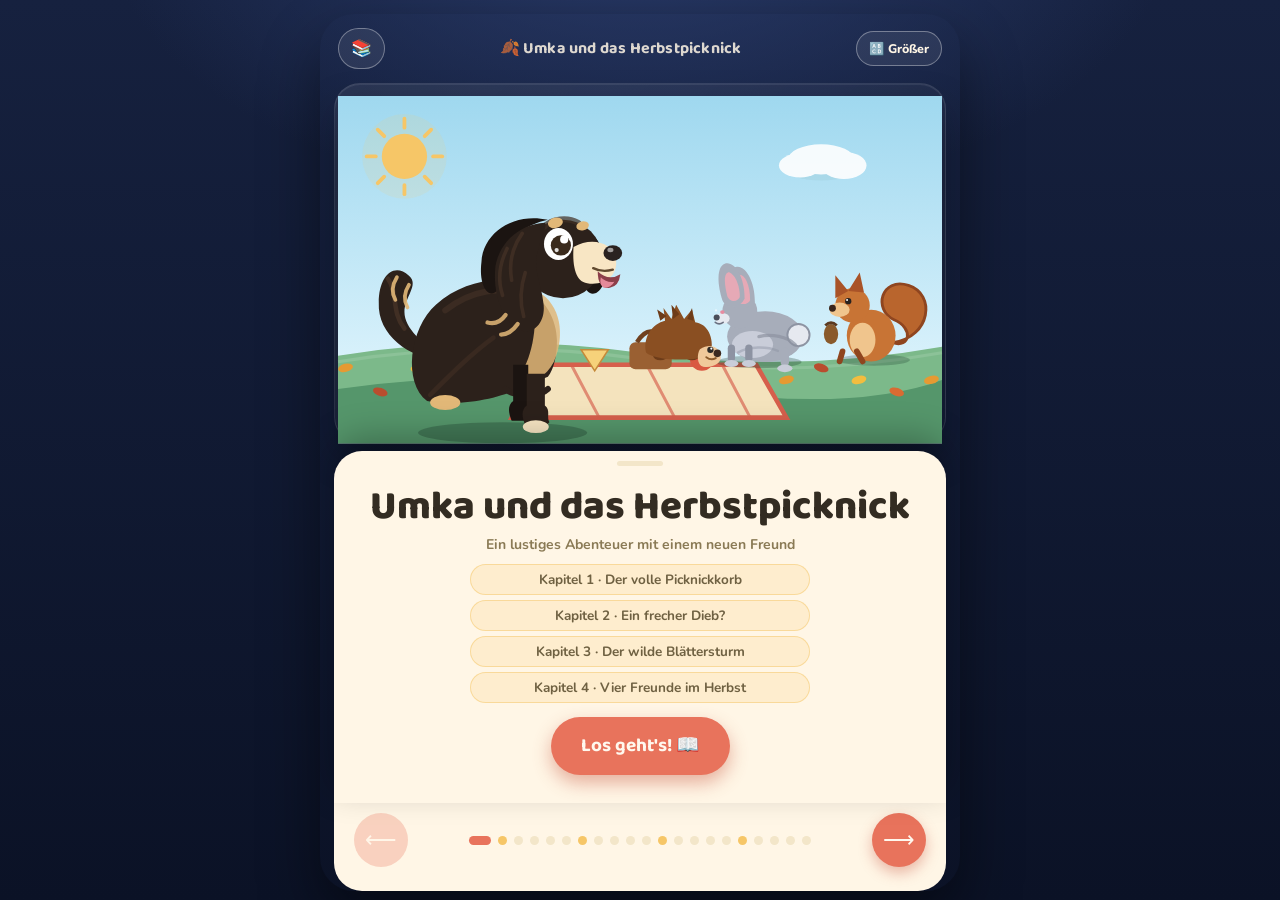
==== books/umka-herbstpicknick/index.html @ 8d873220 "Neues Buch: Umka und das Herbstpicknick" ====
<!DOCTYPE html>
<html lang="de">
<head>
<meta charset="UTF-8">
<meta name="viewport" content="width=device-width, initial-scale=1.0, maximum-scale=1">
<title>Umka und das Herbstpicknick</title>
<link rel="preconnect" href="https://fonts.googleapis.com">
<link rel="preconnect" href="https://fonts.gstatic.com" crossorigin>
<link href="https://fonts.googleapis.com/css2?family=Baloo+2:wght@500;600;700;800&family=Nunito:wght@600;700;800&family=Noto+Color+Emoji&display=swap" rel="stylesheet">
<link rel="stylesheet" href="../../assets/reader.css">
</head>
<body>

<div class="book" id="book">
  <div class="topbar">
    <a class="home-link" href="../../index.html" aria-label="Zurück zum Bücherregal">📚</a>
    <h1>🍂 Umka und das Herbstpicknick</h1>
    <button class="toolbtn" id="fontBtn">🔠 Größer</button>
  </div>

  <div class="stage" id="stage"></div>

  <div class="card" id="card">
    <div class="pagenum" id="pagenum"></div>
    <div class="story-text" id="storyText"></div>
  </div>

  <div class="nav">
    <button class="navbtn" id="prevBtn" aria-label="Zurück">⟵</button>
    <div class="dots" id="dots"></div>
    <button class="navbtn" id="nextBtn" aria-label="Weiter">⟶</button>
  </div>
</div>

<script src="../../assets/reader.js"></script>
<script src="story.js"></script>
</body>
</html>
---- assets/reader.css ----
/* ---------- Reader-Layout (geteilt über alle Bücher) ---------- */
:root{
  --ink:#332c22;
  --cream:#fff6e6;
  --cream-dark:#f3e6c9;
  --night-top:#16213f;
  --night-bot:#0b1226;
  --gold:#f6c667;
  --coral:#e8735c;
  --coral-dark:#c85843;
  --moss:#5f9c78;
}
*{box-sizing:border-box;}
html,body{height:100%;}
body{
  margin:0;
  min-height:100vh;
  background:
    radial-gradient(ellipse 900px 500px at 50% -10%, #2a3c6c 0%, transparent 60%),
    linear-gradient(180deg, var(--night-top), var(--night-bot));
  font-family:'Nunito','Noto Color Emoji', sans-serif;
  display:flex;
  align-items:flex-start;
  justify-content:center;
  padding:14px;
  overflow-x:hidden;
}
.book{
  width:100%;
  max-width:640px;
  display:flex;
  flex-direction:column;
  min-height:0;
  border-radius:34px;
  overflow:hidden;
  box-shadow:0 30px 60px rgba(0,0,0,.45);
}
.topbar{
  display:flex;
  align-items:center;
  justify-content:space-between;
  gap:10px;
  padding:14px 18px;
  color:var(--cream);
}
.home-link{
  flex-shrink:0;
  font-size:17px;
  text-decoration:none;
  border:1.5px solid rgba(255,255,255,.35);
  background:rgba(255,255,255,.08);
  padding:8px 12px;
  border-radius:999px;
  transition:background .15s ease, transform .1s ease;
}
.home-link:hover{background:rgba(255,255,255,.18);}
.home-link:active{transform:scale(.95);}
.topbar h1{
  font-family:'Baloo 2','Noto Color Emoji', sans-serif;
  font-size:16px;
  font-weight:700;
  margin:0;
  opacity:.85;
  letter-spacing:.2px;
}
.toolbtn{
  font-family:'Nunito','Noto Color Emoji',sans-serif;
  font-weight:800;
  font-size:12.5px;
  border:1.5px solid rgba(255,255,255,.35);
  background:rgba(255,255,255,.08);
  color:var(--cream);
  padding:8px 12px;
  border-radius:999px;
  cursor:pointer;
  display:flex;
  align-items:center;
  gap:6px;
  transition:background .15s ease, transform .1s ease;
  white-space:nowrap;
  flex-shrink:0;
}
.toolbtn:hover{background:rgba(255,255,255,.18);}
.toolbtn:active{transform:scale(.95);}
.toolbtn.on{background:var(--gold);color:#3a2c10;border-color:var(--gold);}

.stage{
  flex:0 0 auto;
  aspect-ratio:400 / 230;
  min-height:0;
  display:flex;
  align-items:flex-end;
  justify-content:center;
  padding:0 18px 8px;
  position:relative;
  isolation:isolate;
}
.stage:before{
  content:"";
  position:absolute;
  inset:0 14px 8px;
  border-radius:26px;
  background:linear-gradient(145deg,rgba(255,255,255,.08),rgba(255,255,255,.015));
  border:1px solid rgba(255,255,255,.1);
  box-shadow:inset 0 1px 0 rgba(255,255,255,.08);
  pointer-events:none;
  z-index:0;
}
.stage svg{
  width:100%;
  height:auto;
  display:block;
  border-radius:22px;
  filter:drop-shadow(0 12px 18px rgba(0,0,0,.22));
  overflow:visible;
  position:relative;
  z-index:1;
}

.card{
  background:var(--cream);
  margin:0 14px;
  border-radius:28px 28px 0 0;
  padding:22px 26px 6px;
  position:relative;
  box-shadow:0 -14px 34px rgba(0,0,0,.28);
}
.card:before{
  content:"";
  position:absolute;
  top:10px;left:50%;transform:translateX(-50%);
  width:46px;height:5px;border-radius:4px;
  background:var(--cream-dark);
}
.story-text{
  font-family:'Baloo 2','Noto Color Emoji', sans-serif;
  font-weight:600;
  font-size:clamp(19px, 4.6vw, 26px);
  line-height:1.55;
  color:var(--ink);
  text-align:center;
  margin:16px 0 6px;
  min-height:3.6em;
  letter-spacing:.1px;
}
.chapter-title{
  font-family:'Baloo 2','Noto Color Emoji', sans-serif;
  font-weight:700;
  font-size:clamp(24px, 6vw, 34px);
  color:var(--ink);
  text-align:center;
  margin:20px 0 6px;
  min-height:3.6em;
  line-height:1.25;
}
.chapter-title .chlabel{
  font-family:'Nunito','Noto Color Emoji',sans-serif;
  font-weight:800;
  font-size:13px;
  letter-spacing:.12em;
  text-transform:uppercase;
  color:var(--coral);
  margin-bottom:6px;
}
.pagenum{
  text-align:center;
  font-family:'Nunito','Noto Color Emoji',sans-serif;
  font-weight:700;
  font-size:12px;
  color:#a89a78;
  letter-spacing:.5px;
  margin-bottom:2px;
}

.nav{
  background:var(--cream);
  margin:0 14px;
  border-radius:0 0 28px 28px;
  padding:10px 20px 24px;
  display:flex;
  align-items:center;
  justify-content:space-between;
  gap:14px;
}
.navbtn{
  width:54px;height:54px;flex-shrink:0;
  border-radius:50%;
  border:none;
  background:var(--coral);
  color:#fff8ee;
  font-size:22px;
  cursor:pointer;
  box-shadow:0 6px 14px rgba(200,88,67,.4);
  display:flex;align-items:center;justify-content:center;
  transition:transform .12s ease, opacity .2s ease;
}
.navbtn:active{transform:scale(.9);}
.navbtn:disabled{opacity:.28;cursor:default;box-shadow:none;}

.dots{display:flex;gap:7px;flex-wrap:wrap;justify-content:center;}
.dot{width:9px;height:9px;border-radius:50%;background:var(--cream-dark);cursor:pointer;transition:all .2s ease;}
.dot.chdot{background:var(--gold);}
.dot.active{background:var(--coral);width:22px;border-radius:6px;}

.cover-title{
  font-family:'Baloo 2','Noto Color Emoji', sans-serif;
  font-weight:800;
  font-size:clamp(28px,7vw,40px);
  color:var(--ink);
  text-align:center;
  margin:10px 0 4px;
  line-height:1.2;
}
.cover-sub{
  font-family:'Nunito','Noto Color Emoji', sans-serif;
  font-weight:700;
  font-size:14px;
  color:#8a7a55;
  text-align:center;
  margin:0 0 10px;
}
.chapters{
  margin:0 auto 14px;
  max-width:340px;
  display:flex;
  flex-direction:column;
  gap:5px;
}
.chrow{
  font-family:'Nunito','Noto Color Emoji',sans-serif;
  font-weight:700;
  font-size:13.5px;
  color:#6f6142;
  text-align:center;
  background:rgba(246,198,103,.18);
  border:1px solid rgba(246,198,103,.5);
  border-radius:999px;
  padding:5px 12px;
}
.startbtn{
  display:block;
  margin:6px auto 22px;
  font-family:'Baloo 2','Noto Color Emoji', sans-serif;
  font-weight:700;
  font-size:19px;
  color:#fff8ee;
  background:var(--coral);
  border:none;
  padding:14px 30px;
  border-radius:999px;
  cursor:pointer;
  box-shadow:0 8px 18px rgba(200,88,67,.45);
}
.startbtn:active{transform:scale(.96);}

.star{animation:tw 3.2s ease-in-out infinite;}
@keyframes tw{0%,100%{opacity:.3;}50%{opacity:1;}}

@media (max-width:420px){
  .card{padding:18px 18px 4px;}
  .nav{padding:8px 14px 20px;}
  .stage{padding-left:10px;padding-right:10px;}
  .stage:before{left:8px;right:8px;}
  .stage svg{border-radius:18px;}
}
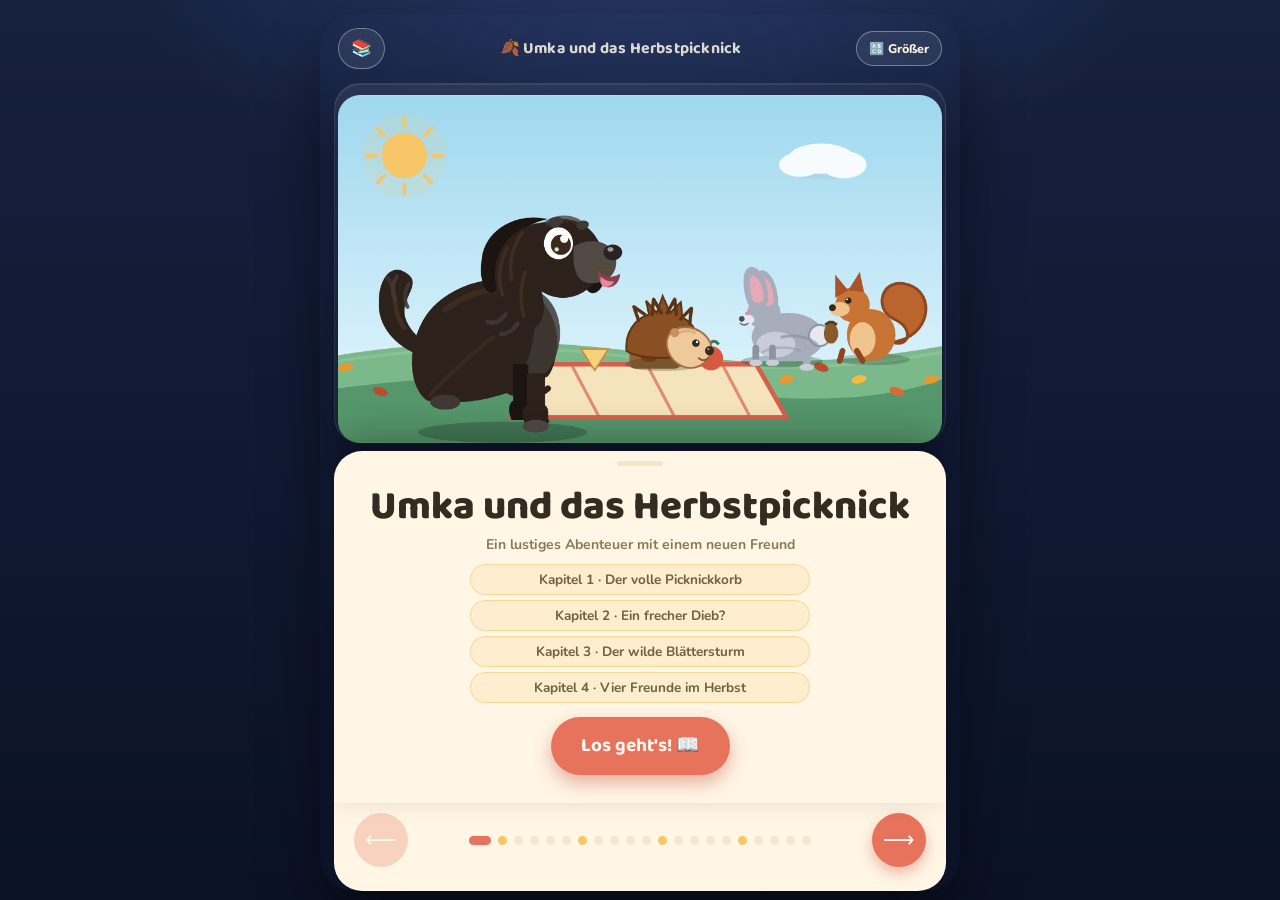
==== commit 6033a897: "Herbstpicknick auf PNG-Illustrationen umstellen" ====
--- a/books/umka-herbstpicknick/index.html
+++ b/books/umka-herbstpicknick/index.html
@@ -34,5 +34,6 @@
 
 <script src="../../assets/reader.js"></script>
 <script src="story.js"></script>
+<script src="images.js"></script>
 </body>
 </html>
--- a/assets/reader.css
+++ b/assets/reader.css
@@ -106,16 +106,19 @@
   pointer-events:none;
   z-index:0;
 }
-.stage svg{
+.stage svg,
+.stage img{
   width:100%;
   height:auto;
+  max-height:100%;
+  object-fit:contain;
   display:block;
   border-radius:22px;
   filter:drop-shadow(0 12px 18px rgba(0,0,0,.22));
-  overflow:visible;
   position:relative;
   z-index:1;
 }
+.stage svg{overflow:visible;}
 
 .card{
   background:var(--cream);
